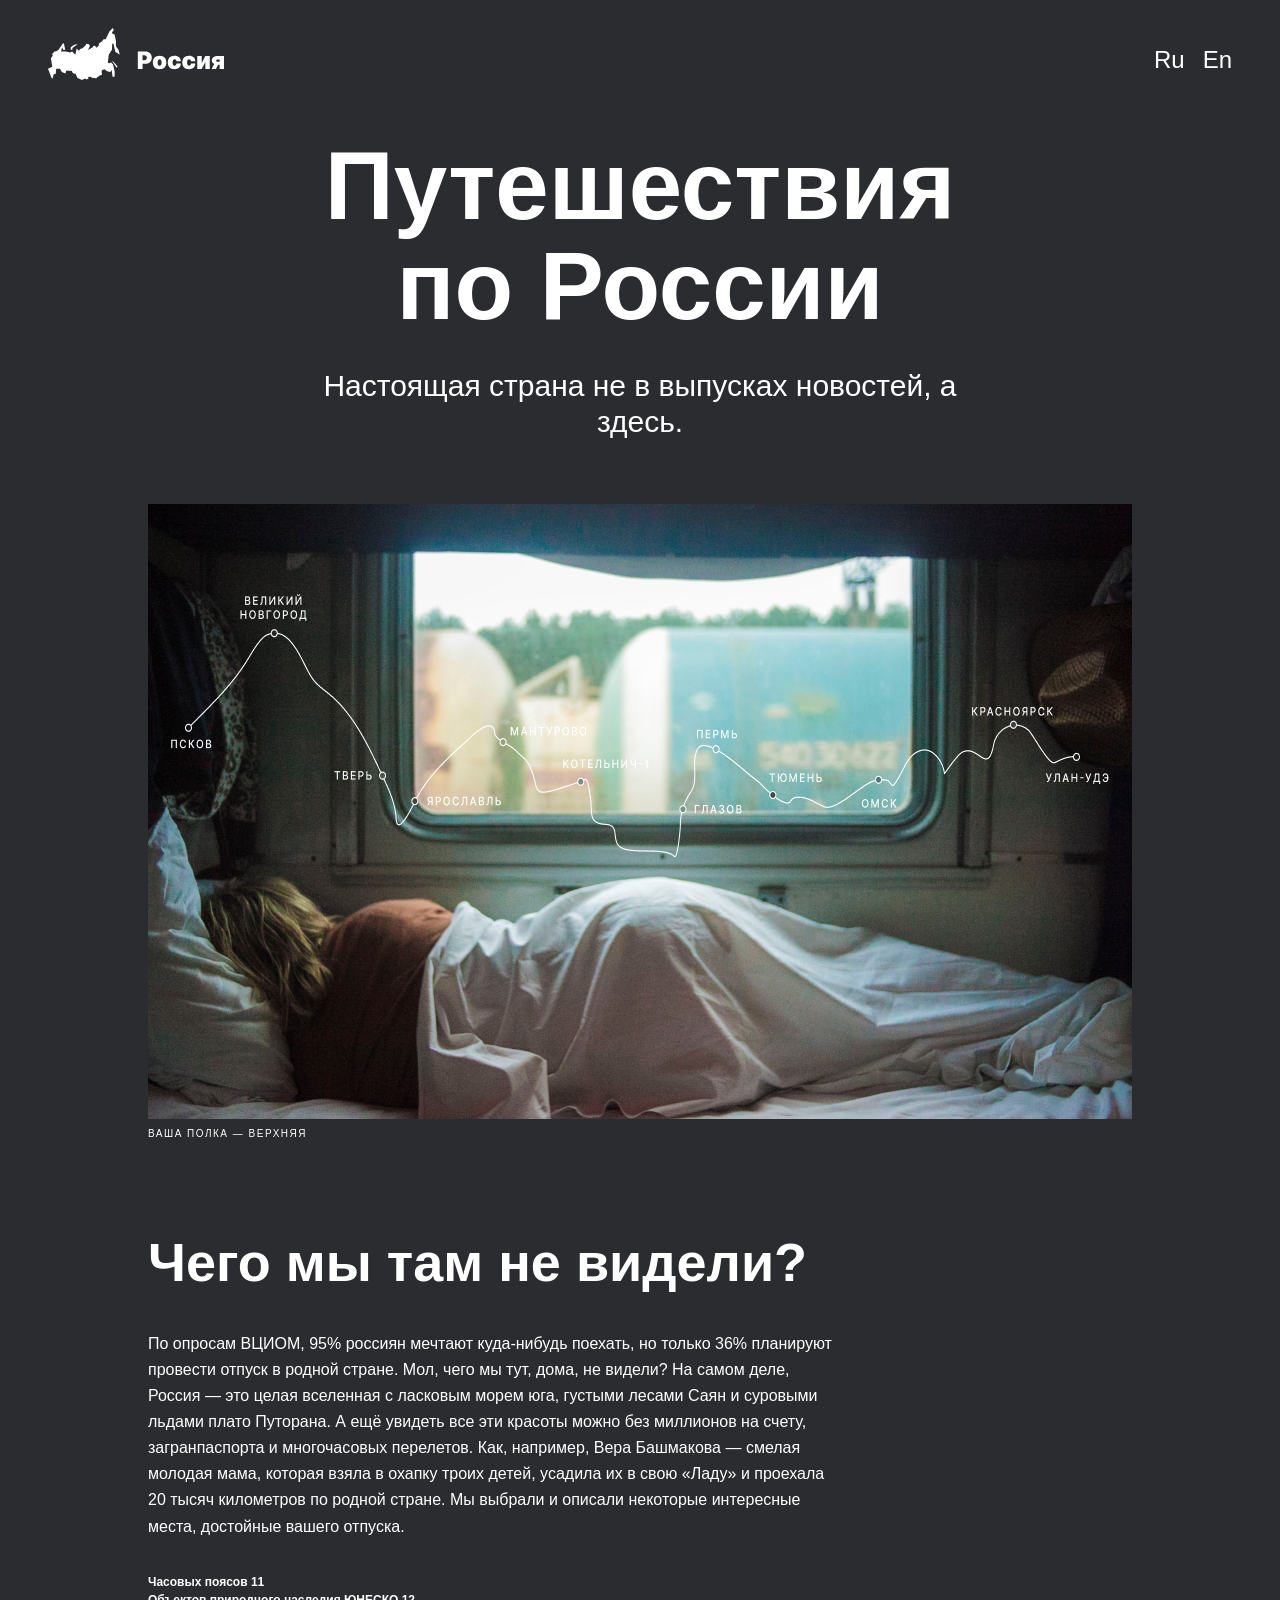
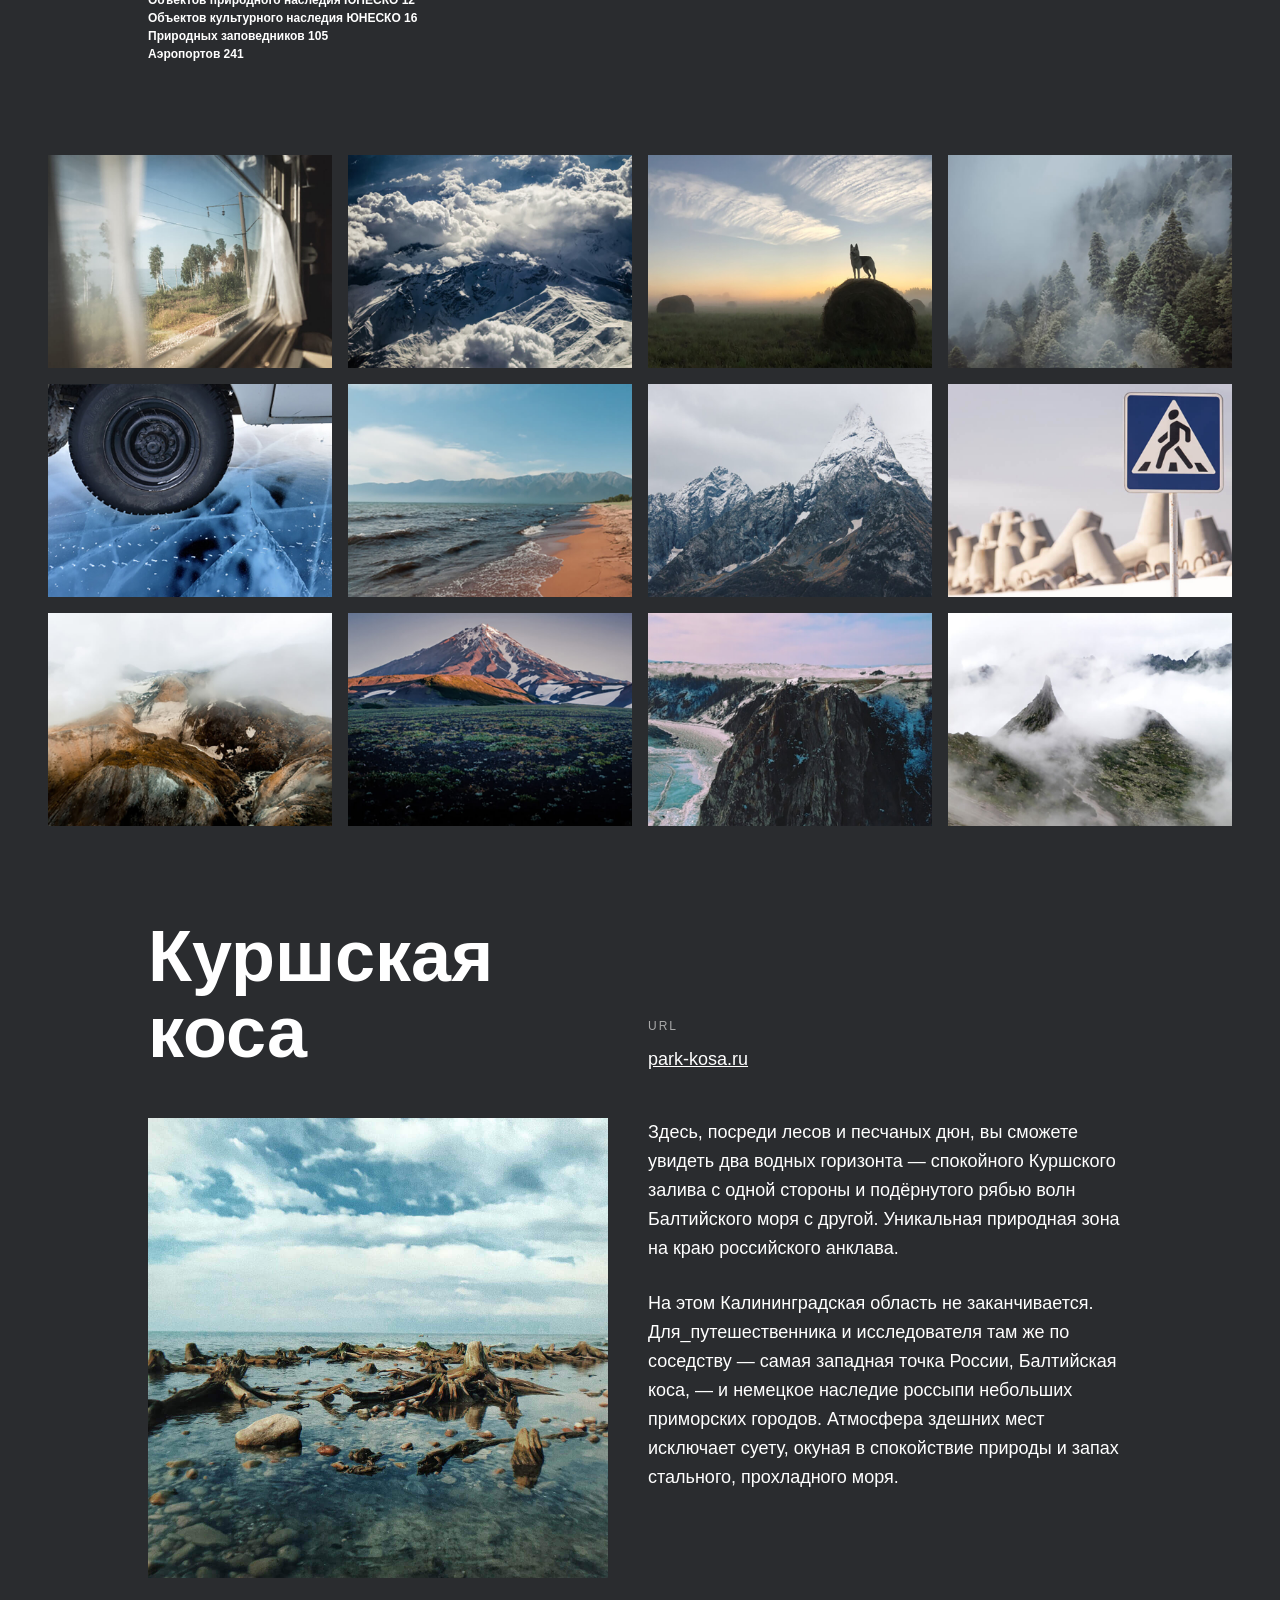
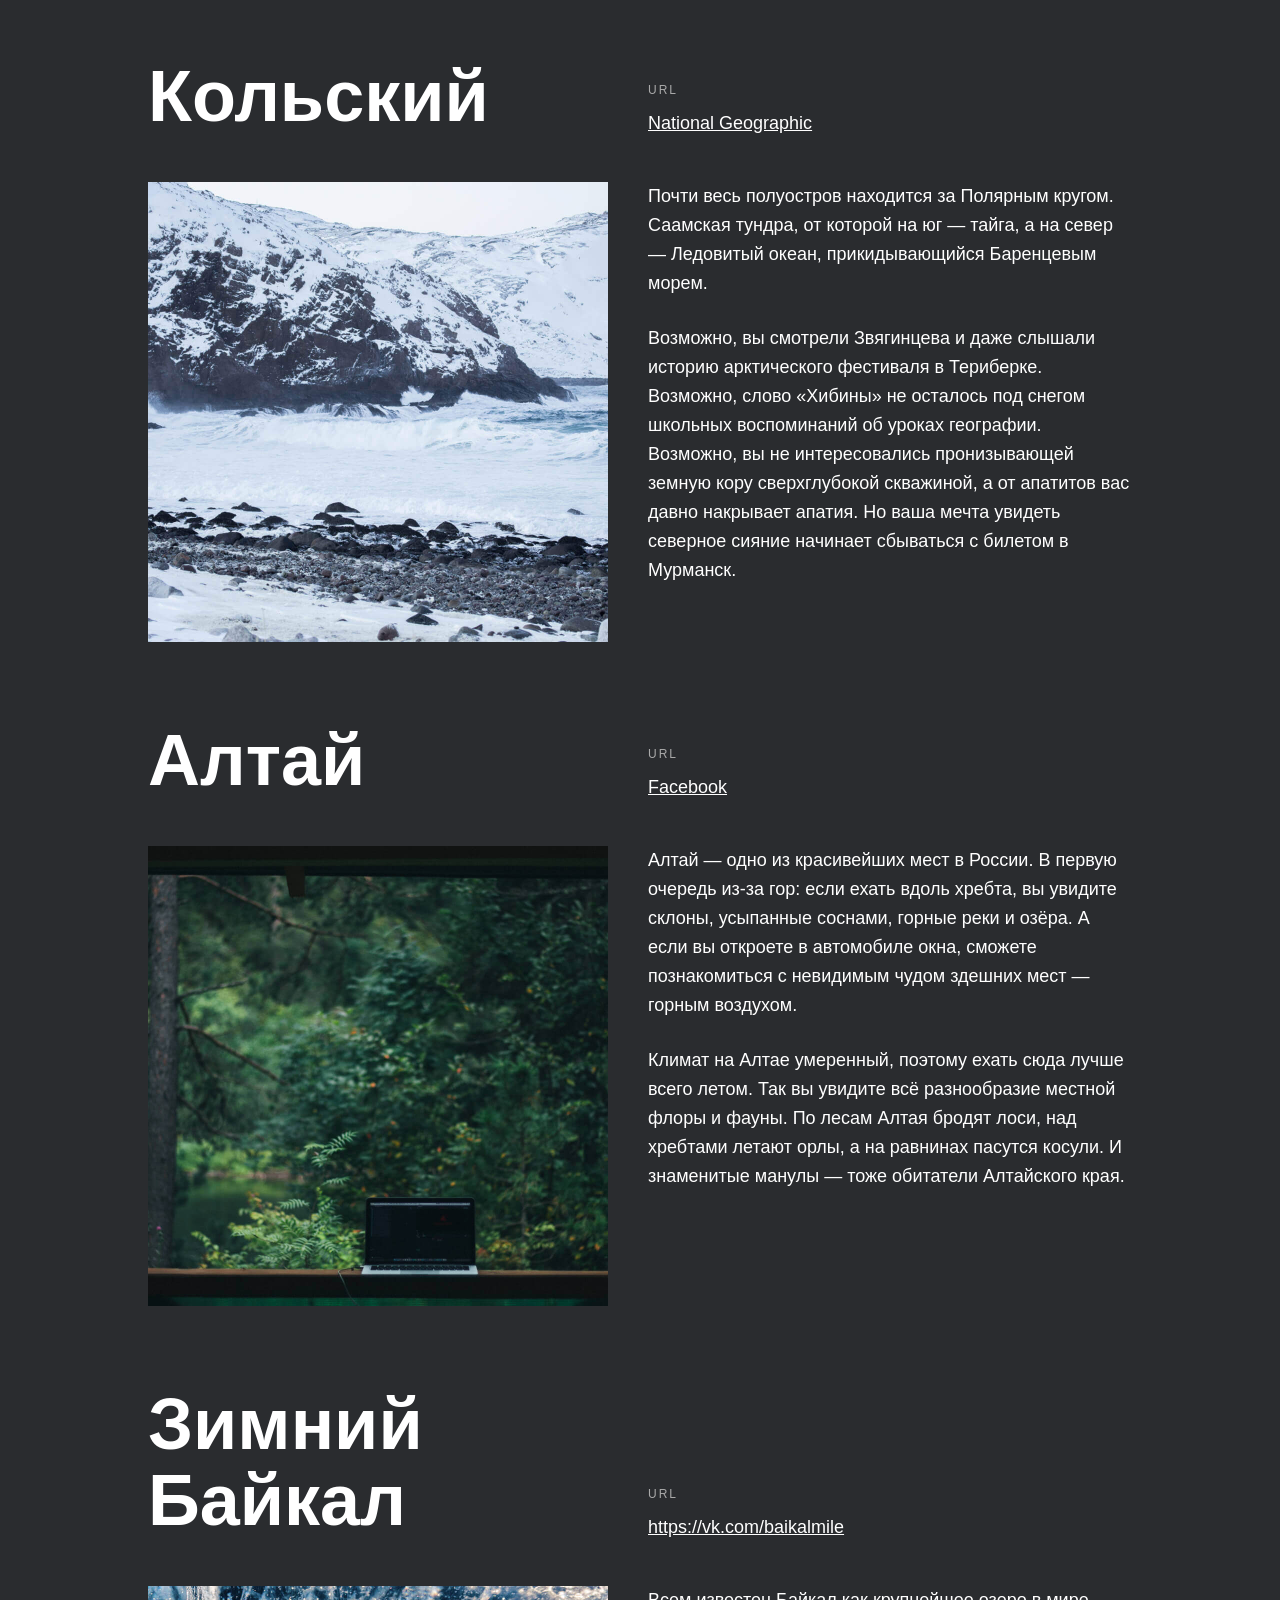
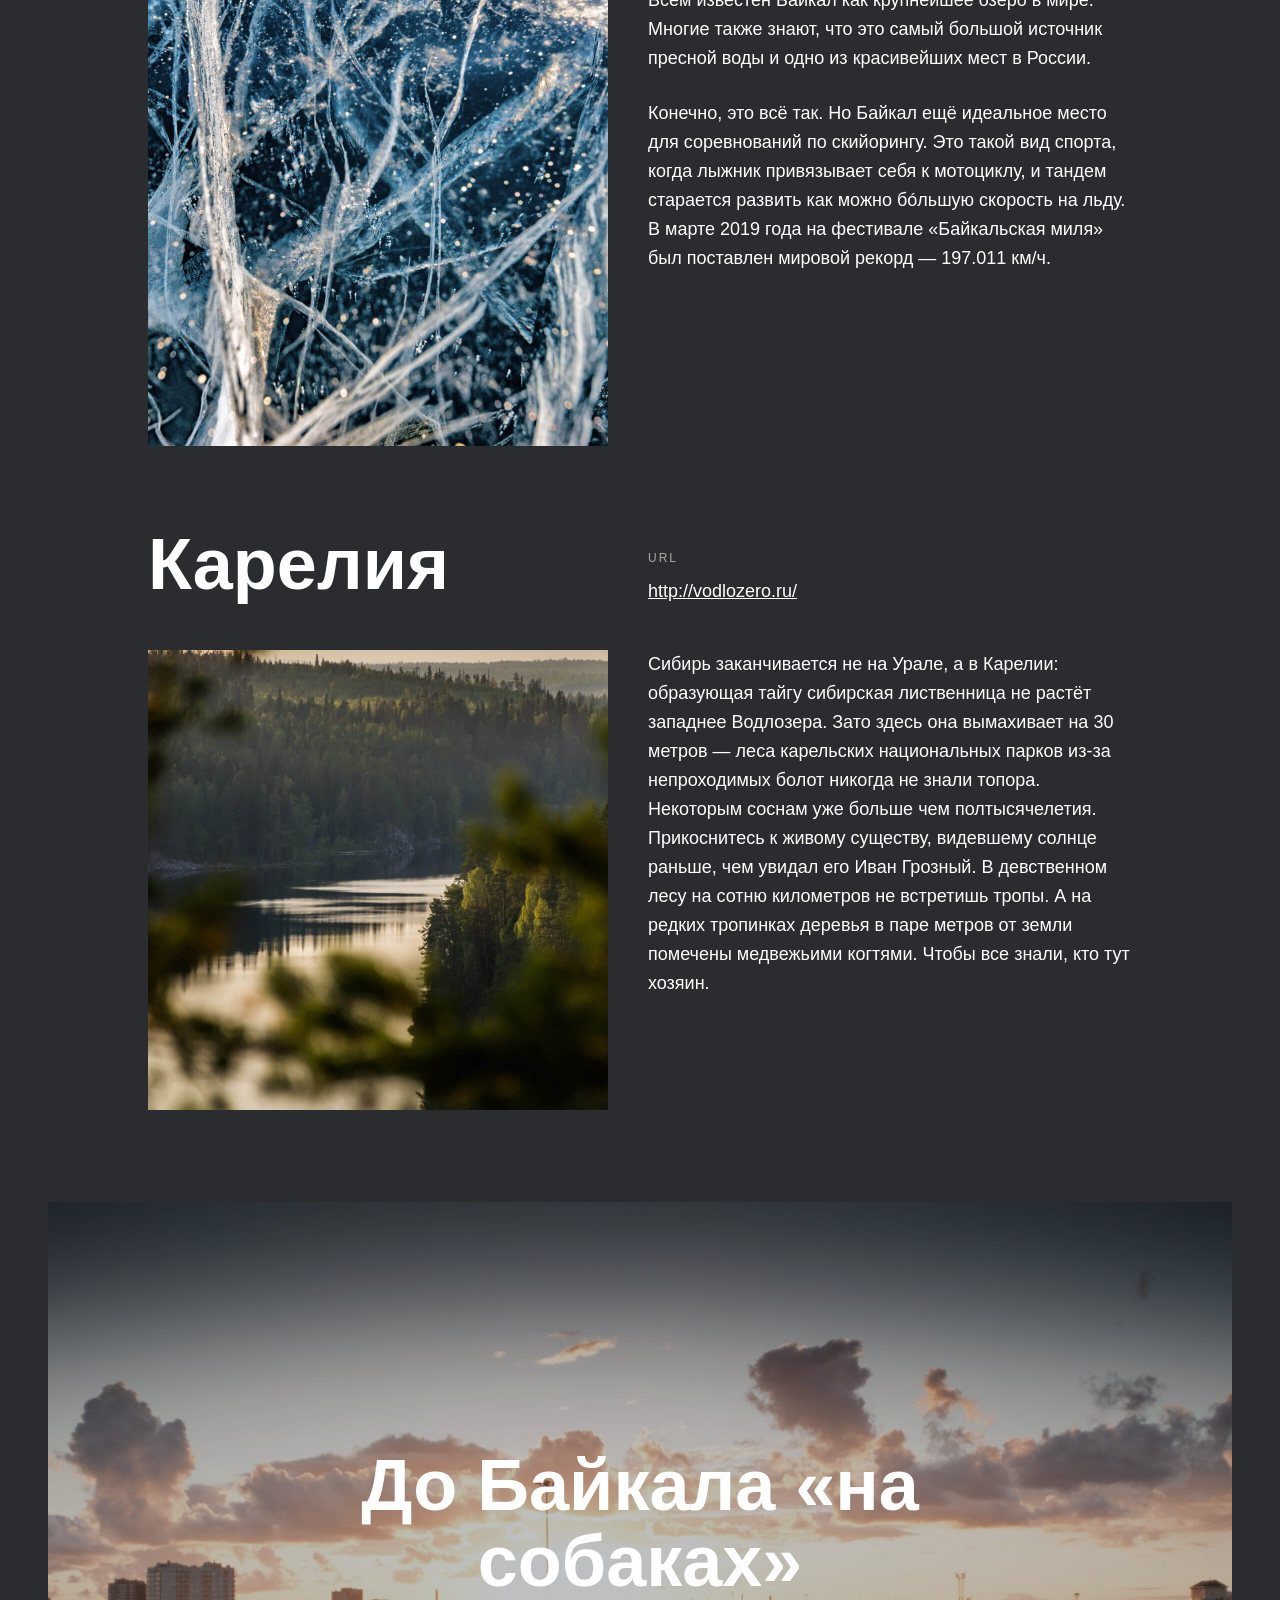
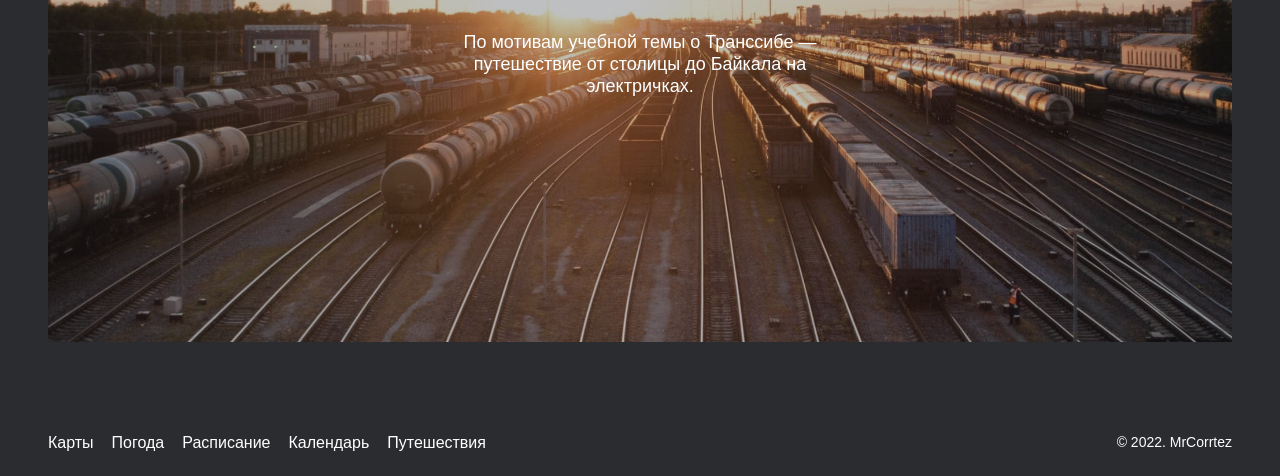
==== index.html @ 33edfc4b "rename index.html" ====
<!DOCTYPE html>
<html lang="ru">
<head>
  <meta charset="UTF-8">
  <meta name="viewport" content="width=device-width, initial-scale=1.0">
  <link rel="stylesheet" href="./pages/index.css">
  <title>Путешествия по России</title>
</head>
<body class="root">

  <header class="header">
    <img class="header__logo" src="./images/header-logo.svg" alt="Логотип России">
    <ul class="header__language-select">
      <li><a class="link" href="#">Ru</a></li>
      <li><a class="link" href="#">En</a></li>
    </ul>
  </header>

  <main class="content">

    <section class="lead">
      <h1 class="lead__title">Путешествия по России</h1>
      <p class="lead__subtitle">Настоящая страна не в выпусках новостей, а здесь.</p>
      <img class="lead__image" src="./images/lead-image.png" alt="Внутри в поезде">
      <p class="lead__caption">Ваша полка — верхняя</p>
    </section>

    <section class="intro">
      <h2 class="intro__title">Чего мы там не видели?</h2>
      <p class="intro__text">
        По опросам ВЦИОМ, 95% россиян мечтают куда-нибудь поехать, но только 36% планируют провести отпуск в родной стране.
        Мол, чего мы тут, дома, не видели? На самом деле, Россия — это целая вселенная с ласковым морем юга, густыми лесами Саян и суровыми льдами плато Путорана.
        А ещё увидеть все эти красоты можно без миллионов на счету, загранпаспорта и многочасовых перелетов.
        Как, например, Вера Башмакова — смелая молодая мама, которая взяла в охапку троих детей, усадила их в свою «Ладу» и проехала 20 тысяч километров по родной стране.
        Мы выбрали и описали некоторые интересные места, достойные вашего отпуска.
      </p>
      <p class="intro__list">
        Часовых поясов 11<br/>
        Объектов природного наследия ЮНЕСКО 12<br/>
        Объектов культурного наследия ЮНЕСКО 16<br/>
        Природных заповедников 105<br/>
        Аэропортов 241<br/>
      </p>
    </section>

    <section class="photo-grid">
      <img class="photo-grid__item" src="./images/photo-grid-train.jpg" alt="Вид из окна поезда">
      <img class="photo-grid__item" src="./images/photo-grid-atharva-tulsi.jpg" alt="Вид на снежные горы">
      <img class="photo-grid__item" src="./images/photo-grid-tuman.jpg" alt="Туман">
      <img class="photo-grid__item" src="./images/photo-grid-sochi.jpg" alt="Сочи">
      <img class="photo-grid__item" src="./images/photo-grid-arisa.jpg" alt="Машина на льду">
      <img class="photo-grid__item" src="./images/photo-grid-baikal.jpg" alt="Берег байкала">
      <img class="photo-grid__item" src="./images/photo-grid-elbrus.jpg" alt="Эльбрус">
      <img class="photo-grid__item" src="./images/photo-grid-kondratiev.jpg" alt="Бетонные буйки">
      <img class="photo-grid__item" src="./images/photo-grid-kamchatka-1.jpg" alt="Камчатка">
      <img class="photo-grid__item" src="./images/photo-grid-kamchatka-2.jpg" alt="Вулканы">
      <img class="photo-grid__item" src="./images/photo-grid-baikal-2.jpg" alt="Еще Байкал">
      <img class="photo-grid__item" src="./images/photo-grid-ergaki.jpg" alt="Ергаки">
    </section>

    <section>
      <ul class="places">
        <li class="places__place">
          <h3 class="places__title">Куршская коса</h3>
          <div class="places__website">
            <p class="places__url-heading">URL</p>
            <a class="link places__link" href="http://park-kosa.ru">park-kosa.ru</a>
          </div>
          <img class="places__image" src="./images/place-kosa.jpg" alt="Куршская коса">
          <div class="places__text">
            <p class="places__paragraph">
              Здесь, посреди лесов и песчаных дюн, вы сможете увидеть два водных горизонта —
              спокойного Куршского залива с одной стороны и подёрнутого рябью волн Балтийского моря с другой.
              Уникальная природная зона на краю российского анклава.
            </p>
            <p class="places__paragraph">
              На этом Калининградская область не заканчивается. Для_путешественника и исследователя там же по соседству —
              самая западная точка России, Балтийская коса, — и немецкое наследие россыпи небольших приморских городов.
              Атмосфера здешних мест исключает суету, окуная в спокойствие природы и запах стального, прохладного моря.
            </p>
          </div>
        </li>
        <li class="places__place">
          <h3 class="places__title">Кольский</h3>
          <div class="places__website">
            <p class="places__url-heading">URL</p>
            <a class="link places__link" href="https://yourshot.nationalgeographic.com/photos/?keywords=kolskiy">National Geographic</a>
          </div>
          <img class="places__image" src="./images/place-kolsky.jpg" alt="Кольский полуостров">
          <div class="places__text">
            <p class="places__paragraph">
              Почти весь полуостров находится за Полярным кругом. Саамская тундра, от которой на юг — тайга, а на север — Ледовитый океан, прикидывающийся Баренцевым морем.
            </p>
            <p class="places__paragraph">
              Возможно, вы смотрели Звягинцева и даже слышали историю арктического фестиваля в Териберке.
              Возможно, слово «Хибины» не осталось под снегом школьных воспоминаний об уроках географии.
              Возможно, вы не интересовались пронизывающей земную кору сверхглубокой скважиной, а от апатитов вас давно накрывает апатия.
              Но ваша мечта увидеть северное сияние начинает сбываться с билетом в Мурманск.
            </p>
          </div>
        </li>
        <li class="places__place">
          <h3 class="places__title">Алтай</h3>
          <div class="places__website">
            <p class="places__url-heading">URL</p>
            <a class="link places__link" href="https://www.facebook.com/vera.bashmakova/posts/10156011613718822">Facebook</a>
          </div>
          <img class="places__image" src="./images/place-altai.jpg" alt="Алтай">
          <div class="places__text">
            <p class="places__paragraph">
              Алтай — одно из красивейших мест в России. В первую очередь из-за гор: если ехать вдоль хребта, вы увидите склоны, усыпанные соснами, горные реки и озёра.
              А если вы откроете в автомобиле окна, сможете познакомиться с невидимым чудом здешних мест — горным воздухом.
            </p>
            <p class="places__paragraph">
              Климат на Алтае умеренный, поэтому ехать сюда лучше всего летом. Так вы увидите всё разнообразие местной флоры и фауны.
              По лесам Алтая бродят лоси, над хребтами летают орлы, а на равнинах пасутся косули. И знаменитые манулы — тоже обитатели Алтайского края.
            </p>
          </div>
        </li>
        <li class="places__place">
          <h3 class="places__title">Зимний Байкал</h3>
          <div class="places__website">
            <p class="places__url-heading">URL</p>
            <a class="link places__link" href="https://vk.com/baikalmile">https://vk.com/baikalmile</a>
          </div>
          <img class="places__image" src="./images/place-winter-baikal.jpg" alt="Зиминий Байкал">
          <div class="places__text">
            <p class="places__paragraph">
              Всем известен Байкал как крупнейшее озеро в мире. Многие также знают, что это самый большой источник пресной воды и одно из красивейших мест в России.
            </p>
            <p class="places__paragraph">
              Конечно, это всё так. Но Байкал ещё идеальное место для соревнований по скийорингу. Это такой вид спорта, когда лыжник привязывает себя к мотоциклу, и тандем
               старается развить как можно бóльшую скорость на льду. В марте 2019 года на фестивале «Байкальская миля» был поставлен мировой рекорд — 197.011 км/ч.
            </p>
          </div>
        </li>
        <li class="places__place">
          <h3 class="places__title">Карелия</h3>
          <div class="places__website">
            <p class="places__url-heading">URL</p>
            <a class="link places__link" href="http://vodlozero.ru">http://vodlozero.ru/</a>
          </div>
          <img class="places__image" src="./images/place-karelia.jpg" alt="Карелия">
          <div class="places__text">
            <p class="places__paragraph">
              Сибирь заканчивается не на Урале, а в Карелии: образующая тайгу сибирская лиственница не растёт западнее Водлозера.
              Зато здесь она вымахивает на 30 метров — леса карельских национальных парков из-за непроходимых болот никогда не знали топора.
              Некоторым соснам уже больше чем полтысячелетия. Прикоснитесь к живому существу, видевшему солнце раньше, чем увидал его Иван Грозный.
              В девственном лесу на сотню километров не встретишь тропы. А на редких тропинках деревья в паре метров от земли помечены медвежьими когтями.
              Чтобы все знали, кто тут хозяин.
            </p>
          </div>
        </li>
      </ul>
    </section>

    <section class="cover">
      <a class="cover__link" href="https://stampsy.com/na-elektrichkakh-do-baikala">
        <img class="cover__background" src="./images/cover-trains.jpg" alt="Поезда на станции">
        <h3 class="cover__title">До Байкала «на собаках»</h3>
        <p class="cover__subtitle">По мотивам учебной темы о Транссибе — путешествие от столицы до Байкала на электричках.</p>
      </a>
    </section>

  </main>

  <footer class="footer">
    <a class="link footer__link" href="https://yandex.ru/maps">Карты</a>
    <a class="link footer__link" href="https://yandex.ru/pogoda">Погода</a>
    <a class="link footer__link" href="https://rasp.yandex.ru">Расписание</a>
    <a class="link footer__link" href="https://calendar.yandex.ru">Календарь</a>
    <a class="link footer__link" href="https://travel.yandex.ru">Путешествия</a>
    <p class="footer__copyright">&copy; 2022. MrCorrtez</p>
  </footer>
</body>
</html>
---- pages/index.css ----
@import url(../vendor/normalize.css);

@import url(../fonts/Inter/inter.css);

@import url(../blocks/root/root.css);

@import url(../blocks/link/link.css);

@import url(../blocks/content/content.css);

@import url(../blocks/header/header.css);
@import url(../blocks/header/__logo/header__logo.css);
@import url(../blocks/header/__language-select/header__language-select.css);

@import url(../blocks/lead/lead.css);
@import url(../blocks/lead/__title/lead__title.css);
@import url(../blocks/lead/__subtitle/lead__subtitle.css);
@import url(../blocks/lead/__image/lead__image.css);
@import url(../blocks/lead/__caption/lead__caption.css);

@import url(../blocks/intro/intro.css);
@import url(../blocks/intro/__title/intro__title.css);
@import url(../blocks/intro/__text/intro__text.css);
@import url(../blocks/intro/__list/intro__list.css);

@import url(../blocks/photo-grid/photo-grid.css);
@import url(../blocks/photo-grid/__item/photo-grid__item.css);

@import url(../blocks/places/places.css);
@import url(../blocks/places/__place/places__place.css);
@import url(../blocks/places/__title/places__title.css);
@import url(../blocks/places/__image/places__image.css);
@import url(../blocks/places/__website/places__website.css);
@import url(../blocks/places/__url-heading/places__url-heading.css);
@import url(../blocks/places/__link/places__link.css);
@import url(../blocks/places/__text/places__text.css);
@import url(../blocks/places/__paragraph/places__paragraph.css);

@import url(../blocks/cover/cover.css);
@import url(../blocks/cover/__link/cover__link.css);
@import url(../blocks/cover/__background/cover__background.css);
@import url(../blocks/cover/__title/cover__title.css);
@import url(../blocks/cover/__subtitle/cover__subtitle.css);

@import url(../blocks/footer/footer.css);
@import url(../blocks/footer/__link/footer__link.css);
@import url(../blocks/footer/__copyright/footer__copyright.css);
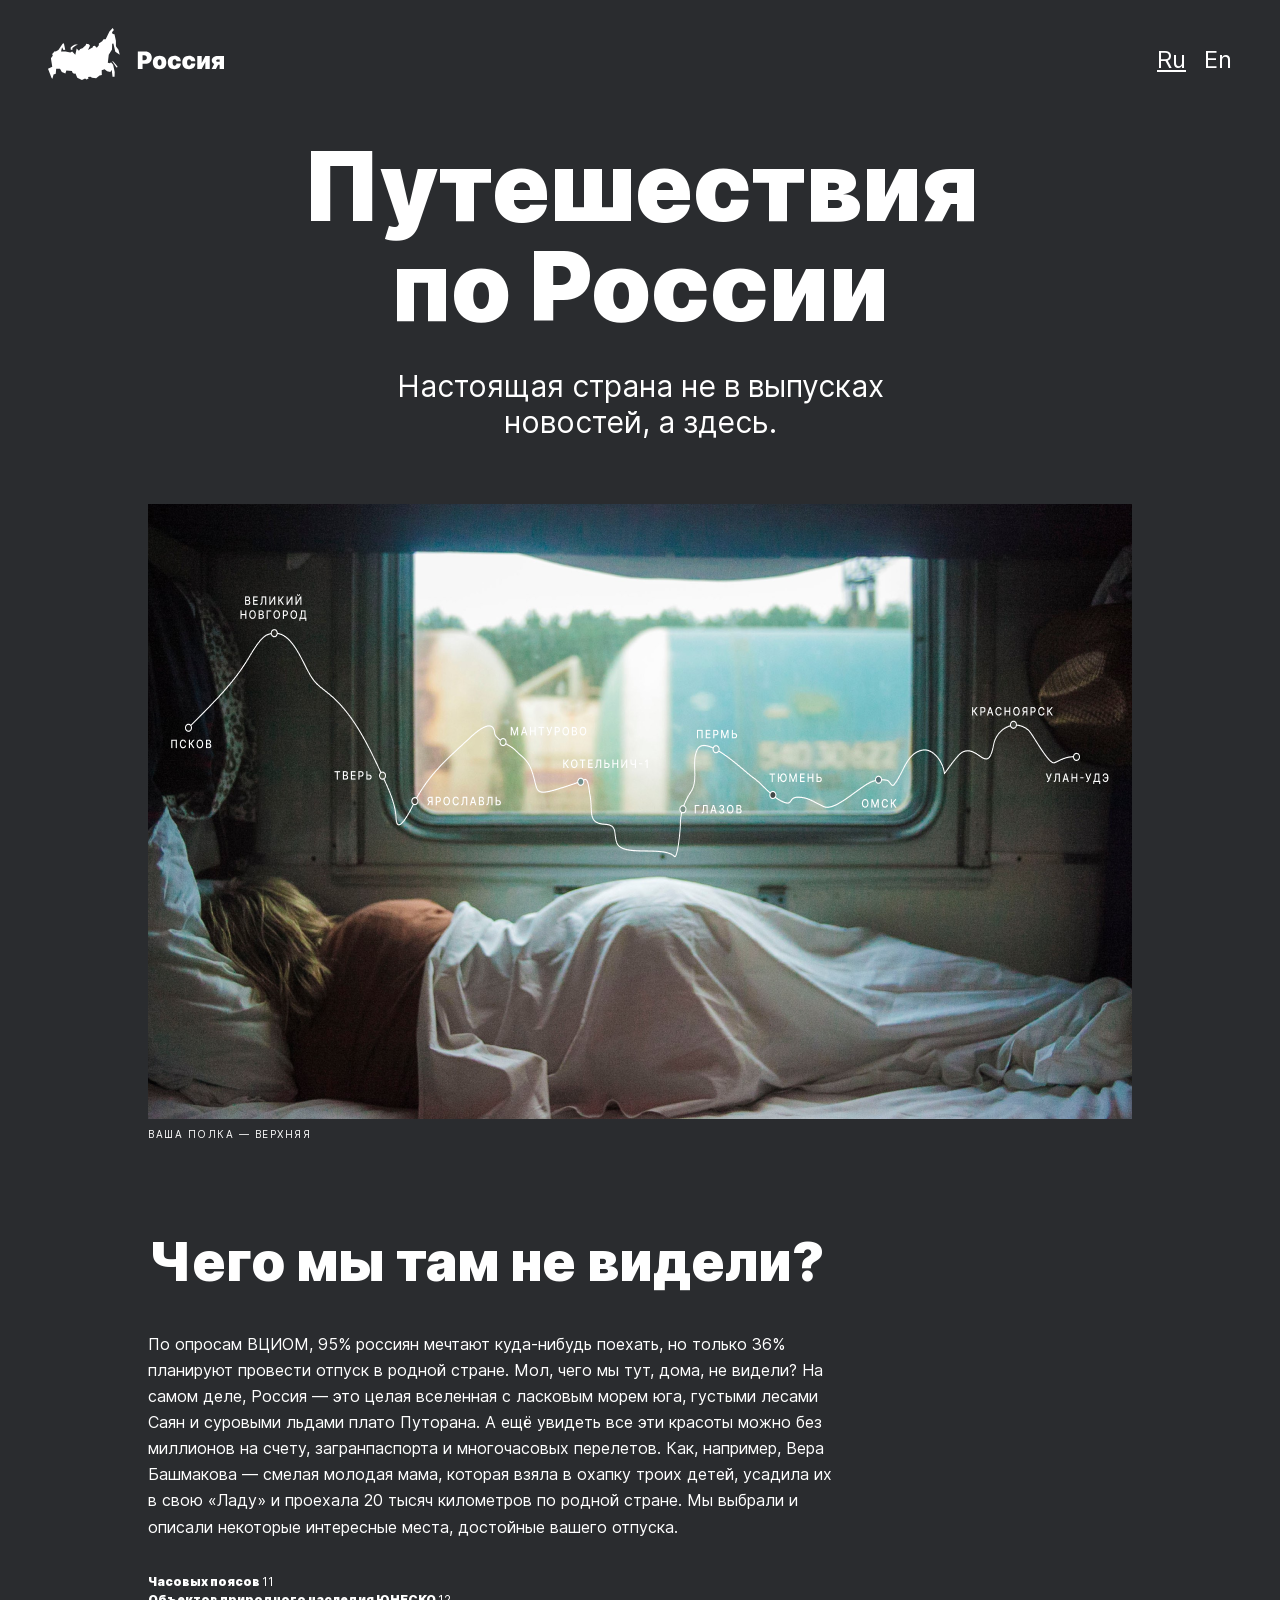
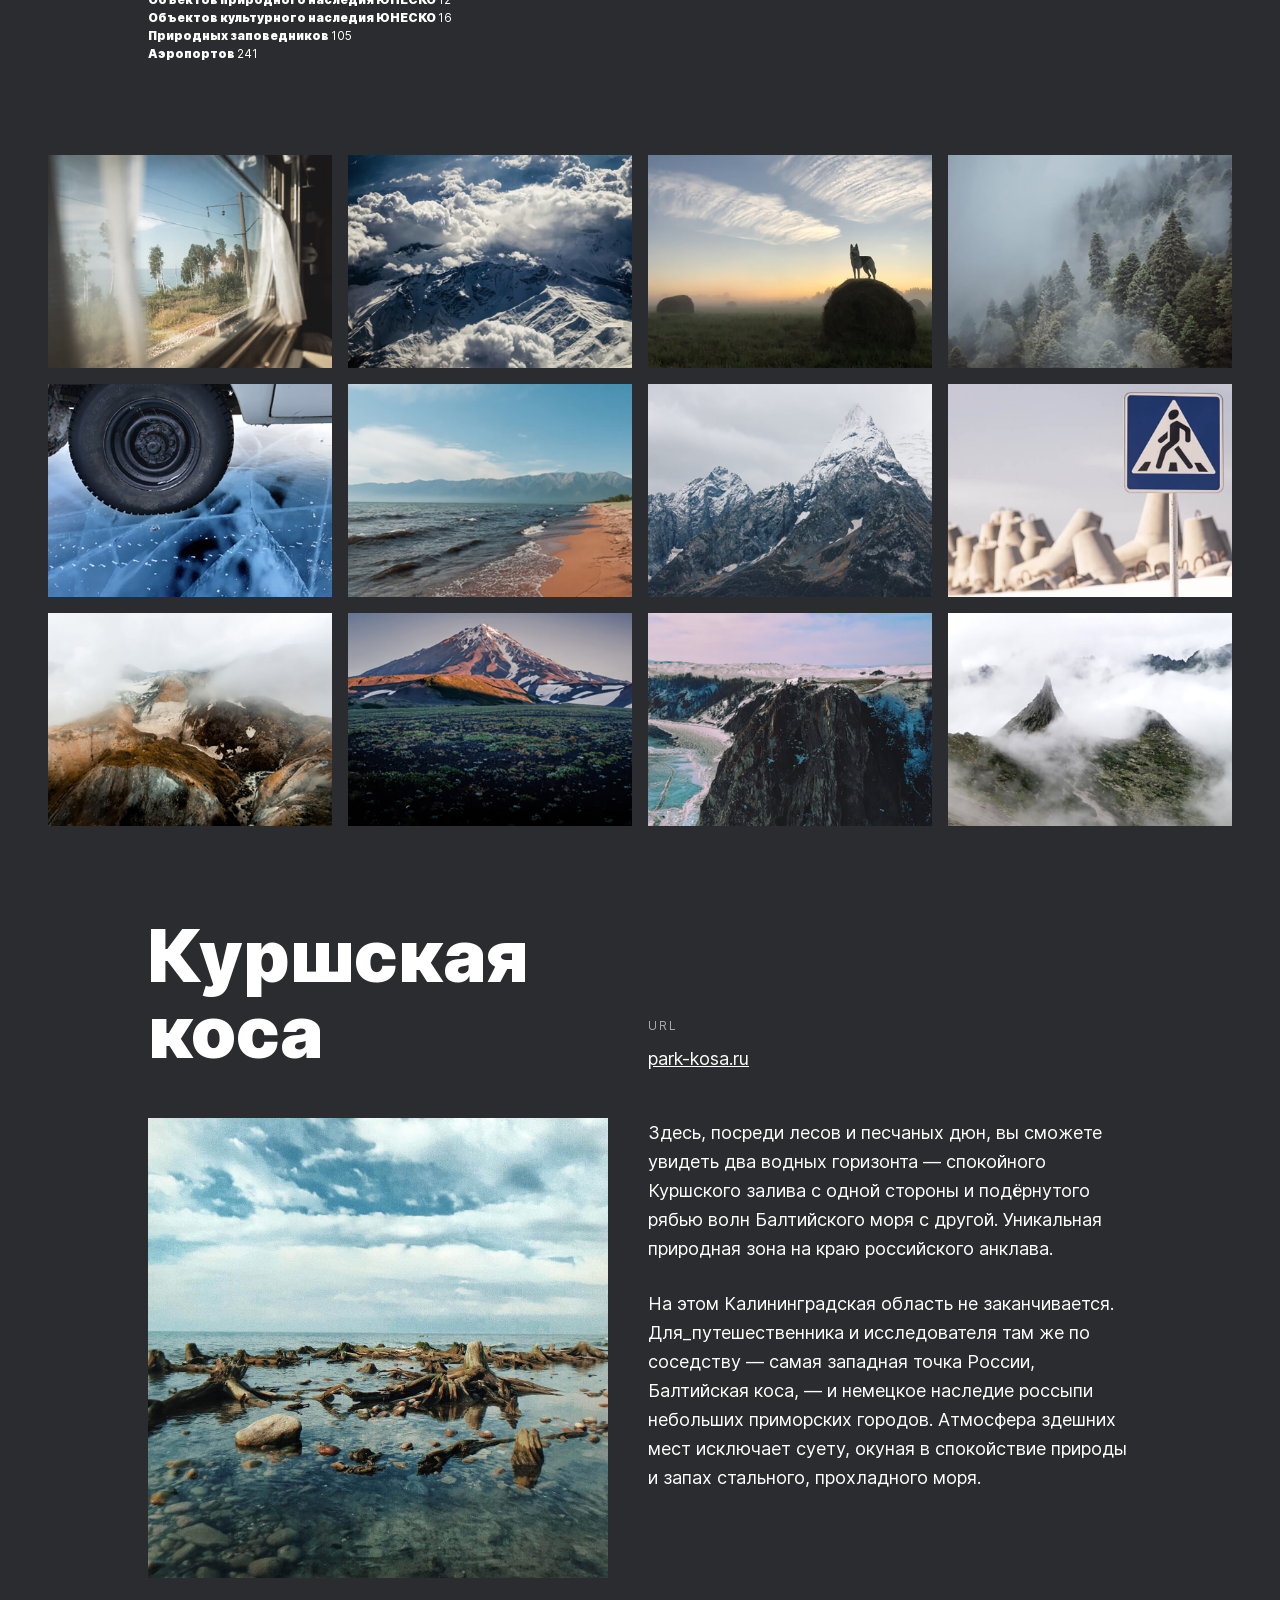
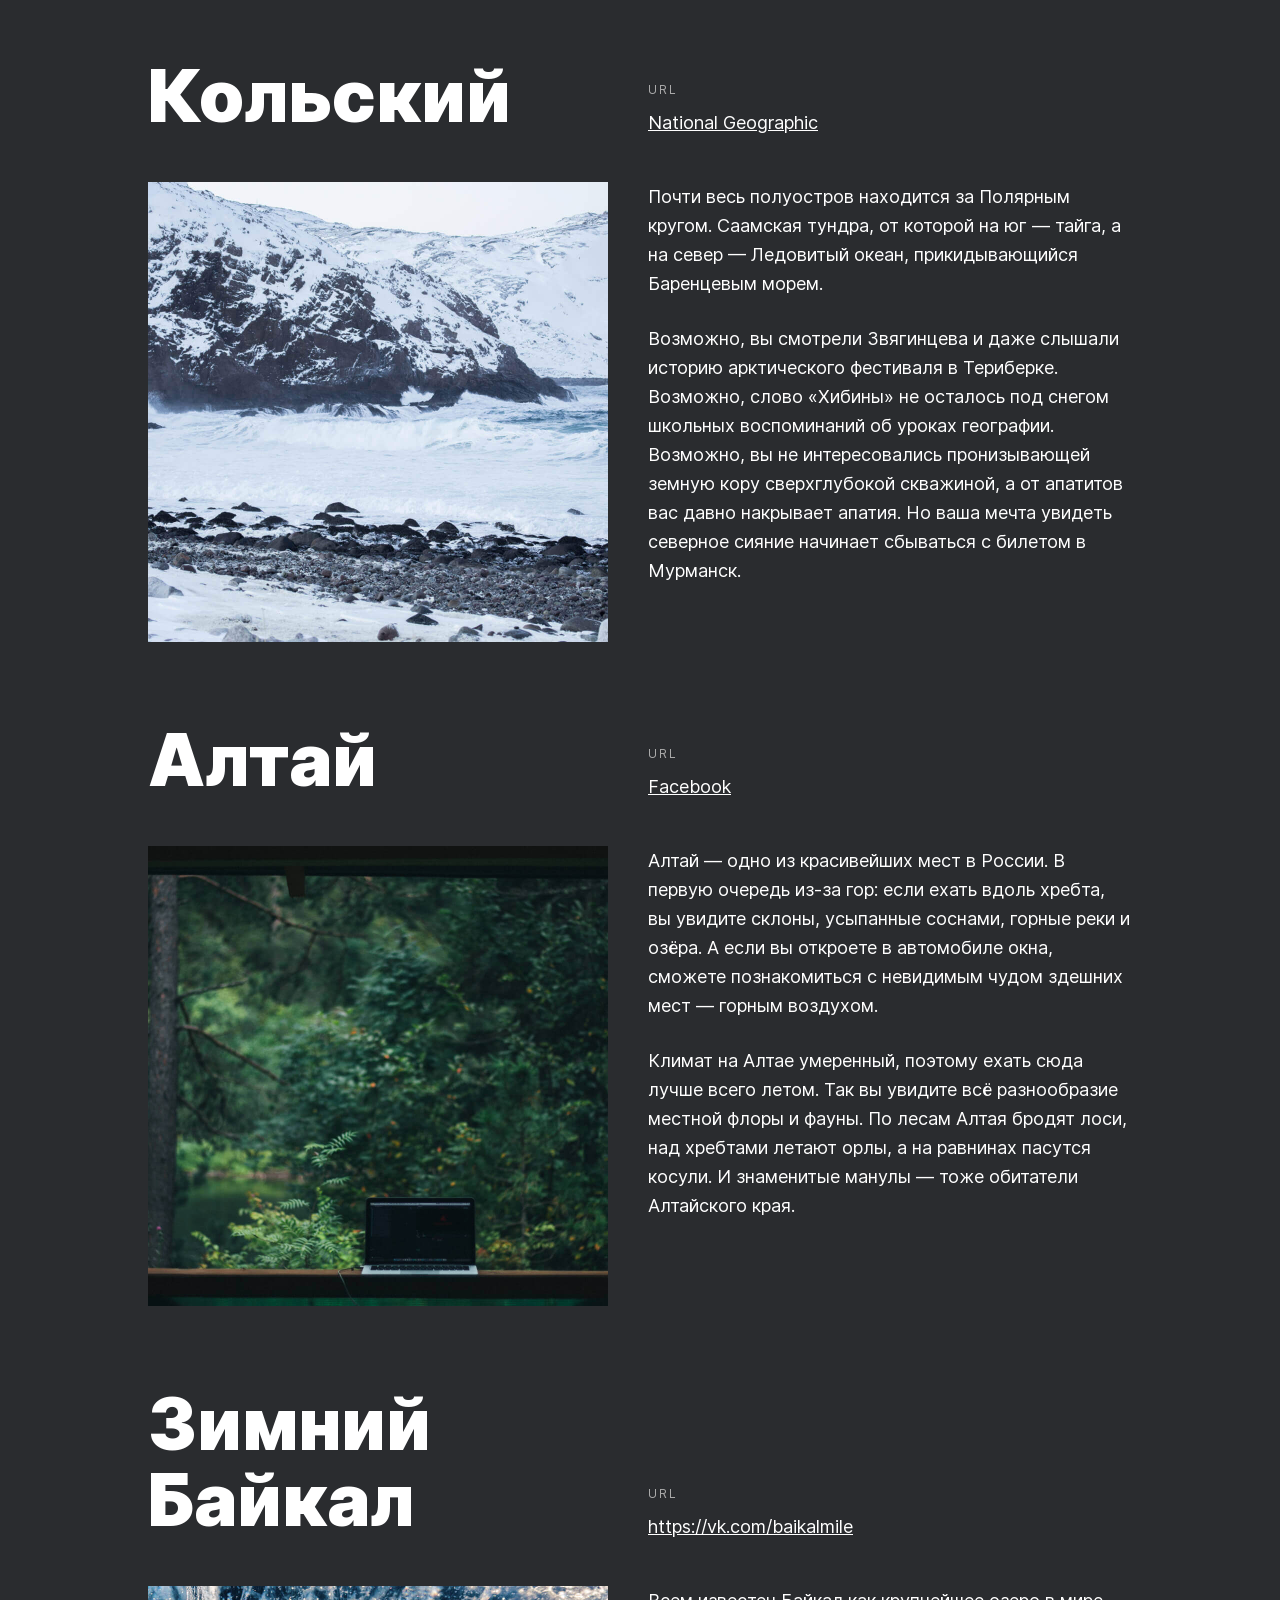
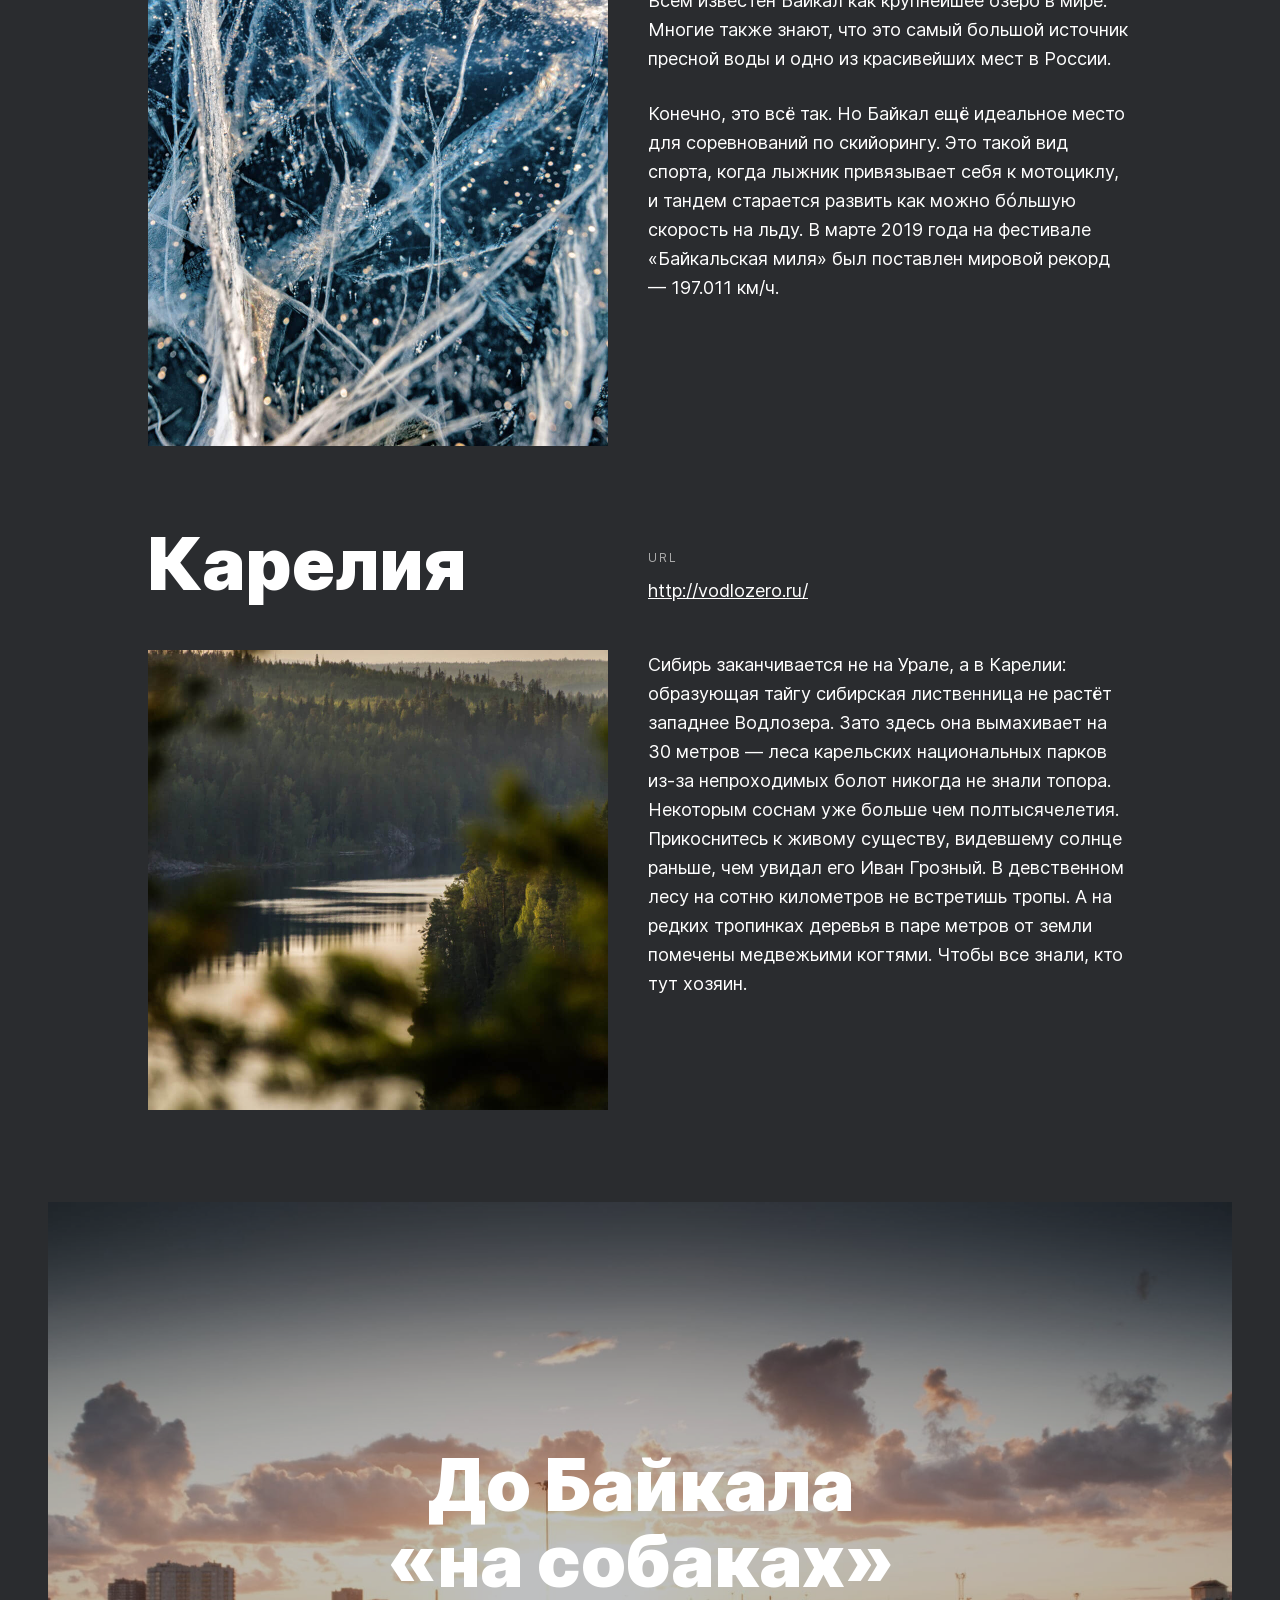
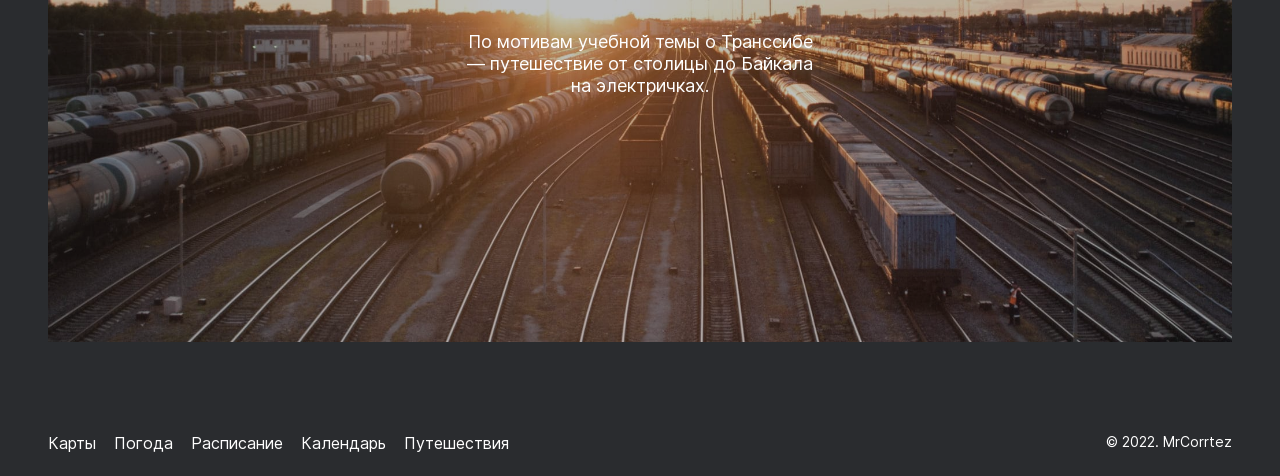
==== commit 145c039b: "review 1" ====
--- a/index.html
+++ b/index.html
@@ -11,8 +11,8 @@
   <header class="header">
     <img class="header__logo" src="./images/header-logo.svg" alt="Логотип России">
     <ul class="header__language-select">
-      <li><a class="link" href="#">Ru</a></li>
-      <li><a class="link" href="#">En</a></li>
+      <li><a class="link link_place_header link_active" href="#">Ru</a></li>
+      <li><a class="link link_place_header" href="#">En</a></li>
     </ul>
   </header>
 
@@ -34,13 +34,13 @@
         Как, например, Вера Башмакова — смелая молодая мама, которая взяла в охапку троих детей, усадила их в свою «Ладу» и проехала 20 тысяч километров по родной стране.
         Мы выбрали и описали некоторые интересные места, достойные вашего отпуска.
       </p>
-      <p class="intro__list">
-        Часовых поясов 11<br/>
-        Объектов природного наследия ЮНЕСКО 12<br/>
-        Объектов культурного наследия ЮНЕСКО 16<br/>
-        Природных заповедников 105<br/>
-        Аэропортов 241<br/>
-      </p>
+      <ul class="intro__list">
+        <li><p class="intro__item">Часовых поясов <span class="intro_font-nonbold">11</span></p></li>
+        <li><p class="intro__item">Объектов природного наследия ЮНЕСКО <span class="intro_font-nonbold">12</span></p></li>
+        <li><p class="intro__item">Объектов культурного наследия ЮНЕСКО <span class="intro_font-nonbold">16</span></p></li>
+        <li><p class="intro__item">Природных заповедников <span class="intro_font-nonbold">105</span></p></li>
+        <li><p class="intro__item">Аэропортов <span class="intro_font-nonbold">241</span></p></li>
+      </ul>
     </section>
 
     <section class="photo-grid">
@@ -64,7 +64,7 @@
           <h3 class="places__title">Куршская коса</h3>
           <div class="places__website">
             <p class="places__url-heading">URL</p>
-            <a class="link places__link" href="http://park-kosa.ru">park-kosa.ru</a>
+            <a class="link link_place_places" href="http://park-kosa.ru">park-kosa.ru</a>
           </div>
           <img class="places__image" src="./images/place-kosa.jpg" alt="Куршская коса">
           <div class="places__text">
@@ -84,7 +84,7 @@
           <h3 class="places__title">Кольский</h3>
           <div class="places__website">
             <p class="places__url-heading">URL</p>
-            <a class="link places__link" href="https://yourshot.nationalgeographic.com/photos/?keywords=kolskiy">National Geographic</a>
+            <a class="link link_place_places" href="https://yourshot.nationalgeographic.com/photos/?keywords=kolskiy">National Geographic</a>
           </div>
           <img class="places__image" src="./images/place-kolsky.jpg" alt="Кольский полуостров">
           <div class="places__text">
@@ -103,7 +103,7 @@
           <h3 class="places__title">Алтай</h3>
           <div class="places__website">
             <p class="places__url-heading">URL</p>
-            <a class="link places__link" href="https://www.facebook.com/vera.bashmakova/posts/10156011613718822">Facebook</a>
+            <a class="link link_place_places" href="https://www.facebook.com/vera.bashmakova/posts/10156011613718822">Facebook</a>
           </div>
           <img class="places__image" src="./images/place-altai.jpg" alt="Алтай">
           <div class="places__text">
@@ -121,7 +121,7 @@
           <h3 class="places__title">Зимний Байкал</h3>
           <div class="places__website">
             <p class="places__url-heading">URL</p>
-            <a class="link places__link" href="https://vk.com/baikalmile">https://vk.com/baikalmile</a>
+            <a class="link link_place_places" href="https://vk.com/baikalmile">https://vk.com/baikalmile</a>
           </div>
           <img class="places__image" src="./images/place-winter-baikal.jpg" alt="Зиминий Байкал">
           <div class="places__text">
@@ -138,7 +138,7 @@
           <h3 class="places__title">Карелия</h3>
           <div class="places__website">
             <p class="places__url-heading">URL</p>
-            <a class="link places__link" href="http://vodlozero.ru">http://vodlozero.ru/</a>
+            <a class="link link_place_places" href="http://vodlozero.ru">http://vodlozero.ru/</a>
           </div>
           <img class="places__image" src="./images/place-karelia.jpg" alt="Карелия">
           <div class="places__text">
@@ -155,21 +155,23 @@
     </section>
 
     <section class="cover">
-      <a class="cover__link" href="https://stampsy.com/na-elektrichkakh-do-baikala">
+      <a class="link link_place_cover" href="https://stampsy.com/na-elektrichkakh-do-baikala">
         <img class="cover__background" src="./images/cover-trains.jpg" alt="Поезда на станции">
-        <h3 class="cover__title">До Байкала «на собаках»</h3>
-        <p class="cover__subtitle">По мотивам учебной темы о Транссибе — путешествие от столицы до Байкала на электричках.</p>
+        <div class="cover__content">
+          <h3 class="cover__title">До Байкала «на собаках»</h3>
+          <p class="cover__subtitle">По мотивам учебной темы о Транссибе — путешествие от столицы до Байкала на электричках.</p>
+        </div>
       </a>
     </section>
 
   </main>
 
   <footer class="footer">
-    <a class="link footer__link" href="https://yandex.ru/maps">Карты</a>
-    <a class="link footer__link" href="https://yandex.ru/pogoda">Погода</a>
-    <a class="link footer__link" href="https://rasp.yandex.ru">Расписание</a>
-    <a class="link footer__link" href="https://calendar.yandex.ru">Календарь</a>
-    <a class="link footer__link" href="https://travel.yandex.ru">Путешествия</a>
+    <a class="link link_place_footer" href="https://yandex.ru/maps">Карты</a>
+    <a class="link link_place_footer" href="https://yandex.ru/pogoda">Погода</a>
+    <a class="link link_place_footer" href="https://rasp.yandex.ru">Расписание</a>
+    <a class="link link_place_footer" href="https://calendar.yandex.ru">Календарь</a>
+    <a class="link link_place_footer" href="https://travel.yandex.ru">Путешествия</a>
     <p class="footer__copyright">&copy; 2022. MrCorrtez</p>
   </footer>
 </body>
--- a/pages/index.css
+++ b/pages/index.css
@@ -1,10 +1,15 @@
 @import url(../vendor/normalize.css);
 
-@import url(../fonts/Inter/inter.css);
+@import url(../vendor/fonts.css);
 
 @import url(../blocks/root/root.css);
 
 @import url(../blocks/link/link.css);
+@import url(../blocks/link/_place/link_place_header.css);
+@import url(../blocks/link/_place/link_place_places.css);
+@import url(../blocks/link/_place/link_place_cover.css);
+@import url(../blocks/link/_place/link_place_footer.css);
+@import url(../blocks/link/_active/link_active.css);
 
 @import url(../blocks/content/content.css);
 
@@ -22,6 +27,8 @@
 @import url(../blocks/intro/__title/intro__title.css);
 @import url(../blocks/intro/__text/intro__text.css);
 @import url(../blocks/intro/__list/intro__list.css);
+@import url(../blocks/intro/__item/intro__item.css);
+@import url(../blocks/intro/_font-nonbold/intro_font-nonbold.css);
 
 @import url(../blocks/photo-grid/photo-grid.css);
 @import url(../blocks/photo-grid/__item/photo-grid__item.css);
@@ -32,16 +39,14 @@
 @import url(../blocks/places/__image/places__image.css);
 @import url(../blocks/places/__website/places__website.css);
 @import url(../blocks/places/__url-heading/places__url-heading.css);
-@import url(../blocks/places/__link/places__link.css);
 @import url(../blocks/places/__text/places__text.css);
 @import url(../blocks/places/__paragraph/places__paragraph.css);
 
 @import url(../blocks/cover/cover.css);
-@import url(../blocks/cover/__link/cover__link.css);
 @import url(../blocks/cover/__background/cover__background.css);
+@import url(../blocks/cover/__content/cover__content.css);
 @import url(../blocks/cover/__title/cover__title.css);
 @import url(../blocks/cover/__subtitle/cover__subtitle.css);
 
 @import url(../blocks/footer/footer.css);
-@import url(../blocks/footer/__link/footer__link.css);
 @import url(../blocks/footer/__copyright/footer__copyright.css);
